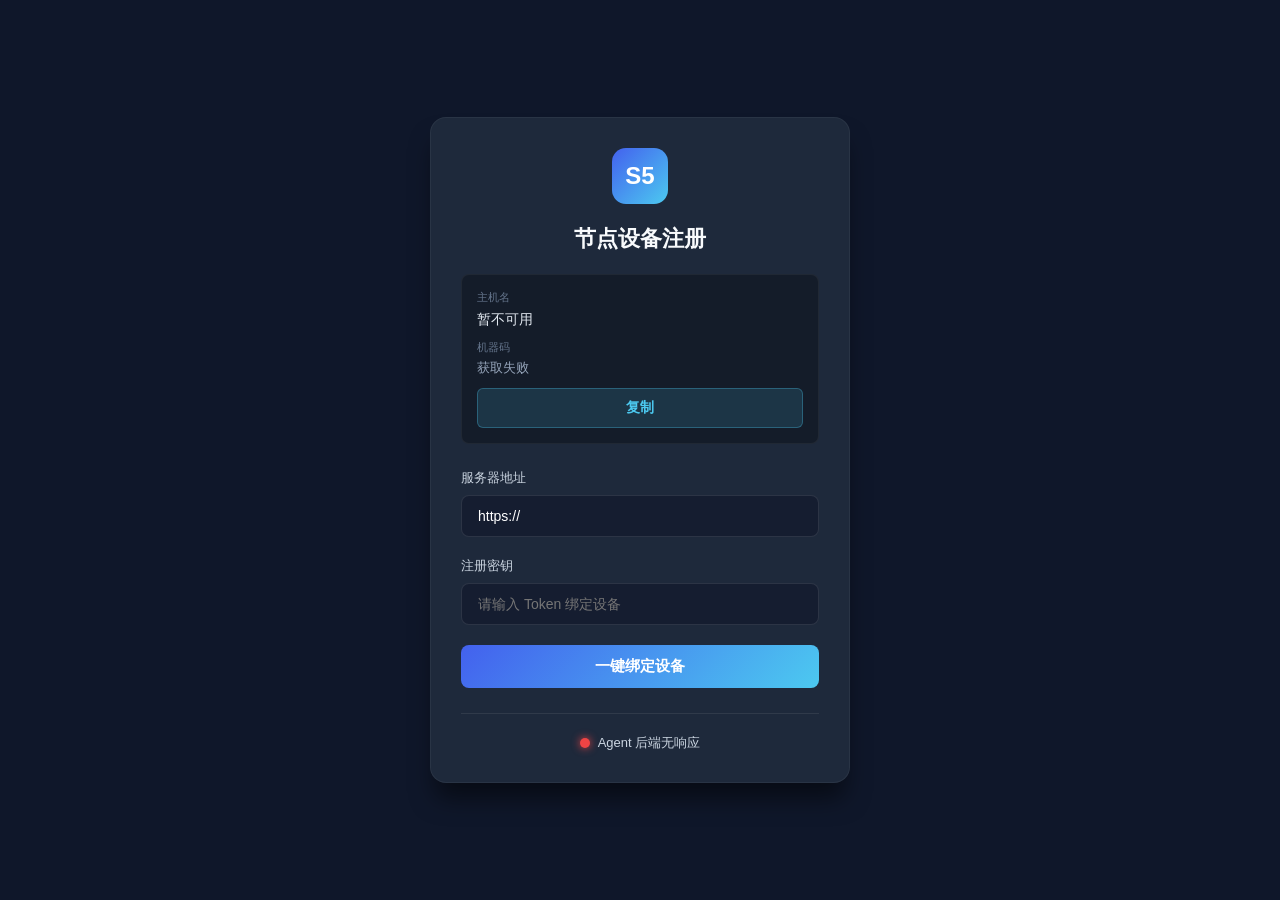
==== s5m-agent/index.html @ 4afb36c2 "fix(agent): prevent stale binding status and re-enable bind button" ====
<!DOCTYPE html>
<html lang="zh-CN">
<head>
  <meta charset="UTF-8">
  <meta name="viewport" content="width=device-width, initial-scale=1.0">
  <title>S5M 节点设备注册</title>
  <style>
    * { box-sizing: border-box; font-family: -apple-system, BlinkMacSystemFont, "Segoe UI", Roboto, sans-serif; }
    body { margin: 0; min-height: 100vh; display: flex; align-items: center; justify-content: center; background: #0f172a; color: #f8fafc; padding: 20px; }
    .card { background: #1e293b; padding: 30px; border-radius: 16px; box-shadow: 0 20px 25px -5px rgba(0,0,0,0.5); width: 100%; max-width: 420px; border: 1px solid rgba(255,255,255,0.05); }
    .logo { width: 56px; height: 56px; margin: 0 auto 20px; border-radius: 14px; background: linear-gradient(135deg, #4361ee, #4cc9f0); display: flex; justify-content: center; align-items: center; font-size: 24px; font-weight: 800; color: #fff; }
    h2 { text-align: center; margin: 0 0 20px; font-size: 22px; font-weight: 600; }
    label { display: block; margin-bottom: 8px; color: #cbd5e1; font-size: 13px; font-weight: 500; }
    input { width: 100%; padding: 12px 16px; margin-bottom: 20px; background: rgba(15,23,42,0.6); border: 1px solid rgba(255,255,255,0.1); border-radius: 8px; color: #fff; font-size: 14px; }
    input:focus { outline: none; border-color: #4361ee; }
    button { width: 100%; padding: 12px; border: none; border-radius: 8px; background: linear-gradient(135deg, #4361ee, #4cc9f0); color: #fff; font-size: 15px; font-weight: 600; cursor: pointer; }
    button:disabled { opacity: 0.5; }
    #msg { text-align: center; margin-top: 16px; font-size: 13px; padding: 10px; border-radius: 6px; display: none; }
    .msg-success { background: rgba(16,185,129,0.1); color: #34d399; }
    .msg-error { background: rgba(239,68,68,0.1); color: #f87171; }
    .status { margin-top: 25px; padding-top: 20px; border-top: 1px solid rgba(255,255,255,0.08); text-align: center; font-size: 13px; color: #cbd5e1; display: flex; align-items: center; justify-content: center; gap: 8px; }
    .dot { width: 10px; height: 10px; border-radius: 50%; background: #64748b; }
    .dot.active { background: #10b981; box-shadow: 0 0 8px #10b981; }
    .dot.error { background: #ef4444; box-shadow: 0 0 8px #ef4444; }
    .machine-box { display: flex; flex-direction: column; align-items: stretch; gap: 10px; background: rgba(0,0,0,0.3); padding: 15px; border-radius: 8px; margin-bottom: 25px; border: 1px solid rgba(255,255,255,0.05); }
    .machine-text { font-size: 13px; color: #94a3b8; font-family: monospace; word-break: break-all; max-height: 120px; overflow-y: auto; line-height: 1.4; text-align: left; }
    .hostname-text { font-size: 14px; color: #e2e8f0; line-height: 1.5; text-align: left; overflow-wrap: anywhere; }
    .machine-label { color: #64748b; font-size: 11px; margin-bottom: 4px; text-align: left; }
    .btn-copy { width: 100%; padding: 10px; font-size: 14px; background: rgba(76,201,240,0.15); color: #4cc9f0; border: 1px solid rgba(76,201,240,0.3); border-radius: 6px; cursor: pointer; white-space: nowrap; }
  </style>
</head>
<body>
<div class="card">
  <div class="logo">S5</div>
  <h2>节点设备注册</h2>
  <div class="machine-box">
    <div><div class="machine-label">主机名</div><div class="hostname-text" id="hostname">读取主机名中...</div></div>
    <div><div class="machine-label">机器码</div><div class="machine-text" id="machineId">获取机器码中...</div></div>
    <button class="btn-copy" onclick="copyMachineId()">复制</button>
  </div>
  <label>服务器地址</label>
  <input type="url" id="url" placeholder="https://controller.example.com" value="https://" autocomplete="url" inputmode="url">
  <label>注册密钥</label>
  <input type="password" id="secret" placeholder="请输入 Token 绑定设备">
  <button id="btn" onclick="save()">一键绑定设备</button>
  <div id="msg"></div>
  <div class="status">
    <div class="dot" id="statusDot"></div>
    <span id="statusText">正在检测状态...</span>
  </div>
</div>
<script>
  let currentMachineID = '';
  function fetchWithTimeout(url, options = {}, timeout = 3000) {
    return Promise.race([ fetch(url, options), new Promise((_, reject) => setTimeout(() => reject(new Error('timeout')), timeout)) ]);
  }
  window.onload = async () => {
    try {
      try {
        const hostRes = await fetchWithTimeout('/api/hostname');
        const hostData = await hostRes.json();
        document.getElementById('hostname').innerText = hostRes.ok && hostData.hostname ? hostData.hostname : '未知';
      } catch (_) {
        document.getElementById('hostname').innerText = '暂不可用';
      }

      const idRes = await fetchWithTimeout('/api/machine-id');
      const idData = await idRes.json();
      if (!idRes.ok || !idData.machine_id) throw new Error(idData.error || '机器标识不可用');
      currentMachineID = idData.machine_id;
      document.getElementById('machineId').innerText = currentMachineID;
      
      const res = await fetchWithTimeout('/api/config');
      const data = await res.json();
      if (data.central_url) document.getElementById('url').value = data.central_url;
      else document.getElementById('url').value = 'https://';
      // Use one authoritative status read. Do not overwrite its result with the
      // potentially stale /api/config response fetched earlier during page load.
      await refreshBindingStatus();
      window.setInterval(refreshBindingStatus, 3000);
    } catch(e) { document.getElementById('machineId').innerText = '获取失败'; if (!document.getElementById('hostname').innerText || document.getElementById('hostname').innerText === '读取主机名中...') document.getElementById('hostname').innerText = '读取失败'; setStatus('error', 'Agent 后端无响应'); }
  };
  let bindingStatusRequest = false;
  async function refreshBindingStatus() {
    if (bindingStatusRequest) return;
    bindingStatusRequest = true;
    try {
      const res = await fetchWithTimeout('/api/config?t=' + Date.now(), {}, 4000);
      if (!res.ok) throw new Error('状态查询失败');
      const data = await res.json();
      const btn = document.getElementById('btn');
      if (!data.has_token) {
        btn.innerText = '一键绑定设备';
        setStatus('', '等待绑定');
      } else if (data.connected) {
        btn.innerText = '重新绑定';
        setStatus('active', '已绑定，主控 WebSocket 已连接');
      } else {
        btn.innerText = '重新绑定';
        setStatus('', '已保存绑定信息，正在连接主控端…');
      }
    } catch (_) {
      // Retain the last state when the local API briefly fails.
    } finally {
      bindingStatusRequest = false;
    }
  }

  function copyMachineId() {
    if (!currentMachineID) return;
    var t = document.createElement("textarea"); t.value = currentMachineID; document.body.appendChild(t); t.select();
    try { document.execCommand('copy'); showMsg('已复制', true); setTimeout(() => document.getElementById('msg').style.display = 'none', 2000); }
    catch (err) { showMsg('复制失败，请长按选择', false); }
    document.body.removeChild(t);
  }
  function setStatus(state, text) { document.getElementById('statusDot').className = 'dot ' + state; document.getElementById('statusText').innerText = text; }
  async function save() {
    let url = document.getElementById('url').value.trim().replace(/\/$/, '');
    const secret = document.getElementById('secret').value;
    if (!url) return showMsg('请输入控制台地址', false);
    if (!/^https?:\/\//i.test(url)) url = 'https://' + url;
    if (/^https?:\/\/$/i.test(url)) return showMsg('请输入有效的主控服务器域名或 IP 地址', false);
    document.getElementById('url').value = url;
    const btn = document.getElementById('btn'); btn.innerText = '正在绑定...'; btn.disabled = true; setStatus('', '通信中...');
    try {
      const res = await fetch('/api/bind', { method: 'POST', headers: {'Content-Type': 'application/json'}, body: JSON.stringify({central_url: url, secret: secret}) });
      const text = await res.text(); let data = {};
      try { data = JSON.parse(text); } catch { data = { message: text }; }
      if (!res.ok) throw new Error(data.error || data.message || '绑定失败');
      showMsg(data.message || '绑定凭据已保存，正在建立实时连接', true);
      document.getElementById('secret').value = '';
      // Registration only persists credentials; the WebSocket connects asynchronously.
      // Re-enable the button so a failed/expired connection can be retried without reload.
      btn.disabled = false;
      btn.innerText = '重新绑定';
      await refreshBindingStatus();
    } catch (e) {
      showMsg(e.message, false);
      btn.innerText = '重试绑定';
      setStatus('error', '绑定失败');
    } finally {
      btn.disabled = false;
    }
  }
  function showMsg(text, isSuccess) { const msg = document.getElementById('msg'); msg.innerText = text; msg.className = isSuccess ? 'msg-success' : 'msg-error'; msg.style.display = 'block'; }
</script>
</body>
</html>
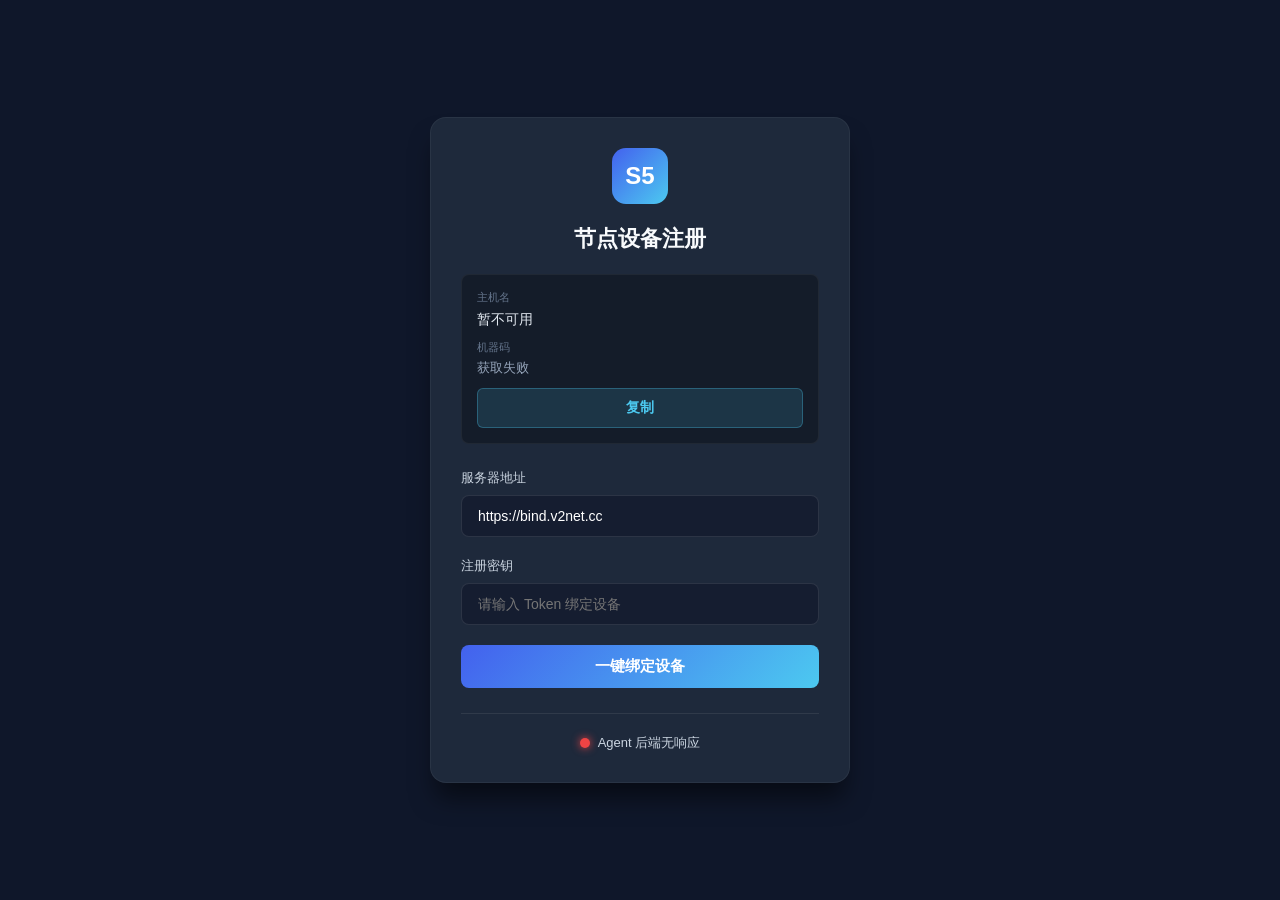
==== commit 0b40c023: "fix(agent-ui): default binding server to bind.v2net.cc" ====
--- a/s5m-agent/index.html
+++ b/s5m-agent/index.html
@@ -39,7 +39,7 @@
     <button class="btn-copy" onclick="copyMachineId()">复制</button>
   </div>
   <label>服务器地址</label>
-  <input type="url" id="url" placeholder="https://controller.example.com" value="https://" autocomplete="url" inputmode="url">
+  <input type="url" id="url" placeholder="https://bind.v2net.cc" value="https://bind.v2net.cc" autocomplete="url" inputmode="url">
   <label>注册密钥</label>
   <input type="password" id="secret" placeholder="请输入 Token 绑定设备">
   <button id="btn" onclick="save()">一键绑定设备</button>
@@ -73,7 +73,7 @@
       const res = await fetchWithTimeout('/api/config');
       const data = await res.json();
       if (data.central_url) document.getElementById('url').value = data.central_url;
-      else document.getElementById('url').value = 'https://';
+      else document.getElementById('url').value = 'https://bind.v2net.cc';
       // Use one authoritative status read. Do not overwrite its result with the
       // potentially stale /api/config response fetched earlier during page load.
       await refreshBindingStatus();
@@ -89,9 +89,15 @@
       if (!res.ok) throw new Error('状态查询失败');
       const data = await res.json();
       const btn = document.getElementById('btn');
-      if (!data.has_token) {
+      if (data.config_readable === false) {
+        btn.innerText = data.has_token ? '重新绑定' : '一键绑定设备';
+        setStatus('error', '无法读取绑定配置，请检查 /data 挂载和目录权限');
+      } else if (data.config_valid === false) {
+        btn.innerText = '重试绑定';
+        setStatus('error', '绑定配置文件格式异常，请检查 Agent 日志');
+      } else if (!data.has_token) {
         btn.innerText = '一键绑定设备';
-        setStatus('', '等待绑定');
+        setStatus('', data.config_exists ? '未检测到有效绑定 Token，请重新绑定' : '设备尚未绑定');
       } else if (data.connected) {
         btn.innerText = '重新绑定';
         setStatus('active', '已绑定，主控 WebSocket 已连接');
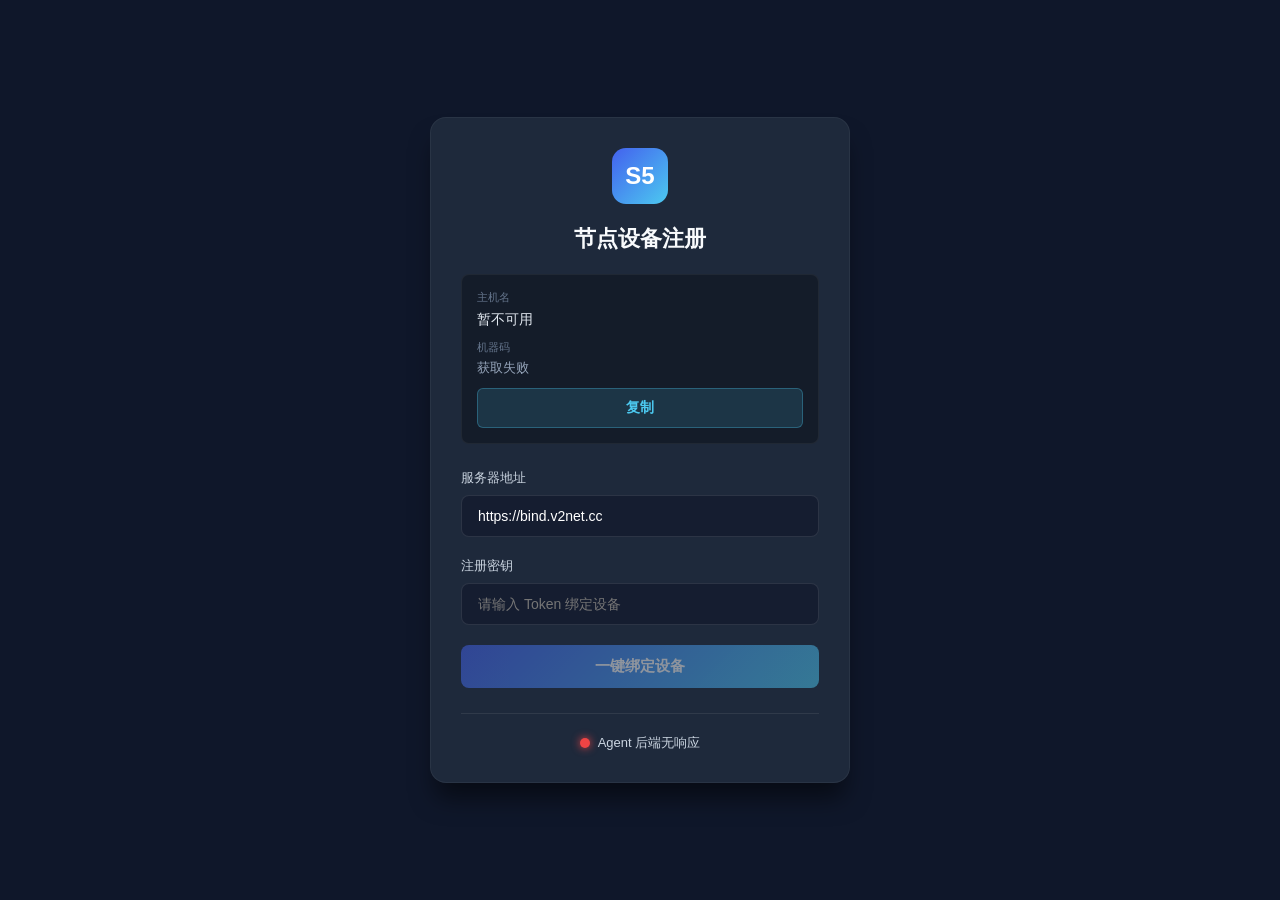
==== commit d5eb6113: "Disable empty-token binding and hide admin diagnostics" ====
--- a/s5m-agent/index.html
+++ b/s5m-agent/index.html
@@ -14,7 +14,7 @@
     input { width: 100%; padding: 12px 16px; margin-bottom: 20px; background: rgba(15,23,42,0.6); border: 1px solid rgba(255,255,255,0.1); border-radius: 8px; color: #fff; font-size: 14px; }
     input:focus { outline: none; border-color: #4361ee; }
     button { width: 100%; padding: 12px; border: none; border-radius: 8px; background: linear-gradient(135deg, #4361ee, #4cc9f0); color: #fff; font-size: 15px; font-weight: 600; cursor: pointer; }
-    button:disabled { opacity: 0.5; }
+    button:disabled { opacity: 0.5; cursor: not-allowed; }
     #msg { text-align: center; margin-top: 16px; font-size: 13px; padding: 10px; border-radius: 6px; display: none; }
     .msg-success { background: rgba(16,185,129,0.1); color: #34d399; }
     .msg-error { background: rgba(239,68,68,0.1); color: #f87171; }
@@ -41,8 +41,8 @@
   <label>服务器地址</label>
   <input type="url" id="url" placeholder="https://bind.v2net.cc" value="https://bind.v2net.cc" autocomplete="url" inputmode="url">
   <label>注册密钥</label>
-  <input type="password" id="secret" placeholder="请输入 Token 绑定设备">
-  <button id="btn" onclick="save()">一键绑定设备</button>
+  <input type="password" id="secret" placeholder="请输入 Token 绑定设备" autocomplete="off" required oninput="updateBindButton()">
+  <button id="btn" onclick="save()" disabled>一键绑定设备</button>
   <div id="msg"></div>
   <div class="status">
     <div class="dot" id="statusDot"></div>
@@ -51,6 +51,12 @@
 </div>
 <script>
   let currentMachineID = '';
+  let bindingInProgress = false;
+  function updateBindButton() {
+    const btn = document.getElementById('btn');
+    const secret = document.getElementById('secret').value.trim();
+    btn.disabled = bindingInProgress || !secret;
+  }
   function fetchWithTimeout(url, options = {}, timeout = 3000) {
     return Promise.race([ fetch(url, options), new Promise((_, reject) => setTimeout(() => reject(new Error('timeout')), timeout)) ]);
   }
@@ -105,6 +111,7 @@
         btn.innerText = '重新绑定';
         setStatus('', '已保存绑定信息，正在连接主控端…');
       }
+      updateBindButton();
     } catch (_) {
       // Retain the last state when the local API briefly fails.
     } finally {
@@ -122,30 +129,32 @@
   function setStatus(state, text) { document.getElementById('statusDot').className = 'dot ' + state; document.getElementById('statusText').innerText = text; }
   async function save() {
     let url = document.getElementById('url').value.trim().replace(/\/$/, '');
-    const secret = document.getElementById('secret').value;
-    if (!url) return showMsg('请输入控制台地址', false);
+    const secret = document.getElementById('secret').value.trim();
+    if (!secret) { updateBindButton(); return; }
+    if (!url) return showMsg('请输入服务器地址', false);
     if (!/^https?:\/\//i.test(url)) url = 'https://' + url;
     if (/^https?:\/\/$/i.test(url)) return showMsg('请输入有效的主控服务器域名或 IP 地址', false);
     document.getElementById('url').value = url;
-    const btn = document.getElementById('btn'); btn.innerText = '正在绑定...'; btn.disabled = true; setStatus('', '通信中...');
+    const btn = document.getElementById('btn'); bindingInProgress = true; btn.innerText = '正在绑定...'; updateBindButton(); setStatus('', '正在绑定设备…');
     try {
       const res = await fetch('/api/bind', { method: 'POST', headers: {'Content-Type': 'application/json'}, body: JSON.stringify({central_url: url, secret: secret}) });
       const text = await res.text(); let data = {};
       try { data = JSON.parse(text); } catch { data = { message: text }; }
       if (!res.ok) throw new Error(data.error || data.message || '绑定失败');
-      showMsg(data.message || '绑定凭据已保存，正在建立实时连接', true);
+      showMsg('绑定请求已提交，正在连接服务器。', true);
       document.getElementById('secret').value = '';
       // Registration only persists credentials; the WebSocket connects asynchronously.
       // Re-enable the button so a failed/expired connection can be retried without reload.
-      btn.disabled = false;
       btn.innerText = '重新绑定';
       await refreshBindingStatus();
     } catch (e) {
-      showMsg(e.message, false);
+      // Do not expose backend validation details or security configuration to end users.
+      showMsg('绑定失败，请检查服务器地址和注册密钥后重试；如持续失败，请联系管理员。', false);
       btn.innerText = '重试绑定';
-      setStatus('error', '绑定失败');
+      setStatus('error', '绑定未成功，请检查填写内容');
     } finally {
-      btn.disabled = false;
+      bindingInProgress = false;
+      updateBindButton();
     }
   }
   function showMsg(text, isSuccess) { const msg = document.getElementById('msg'); msg.innerText = text; msg.className = isSuccess ? 'msg-success' : 'msg-error'; msg.style.display = 'block'; }
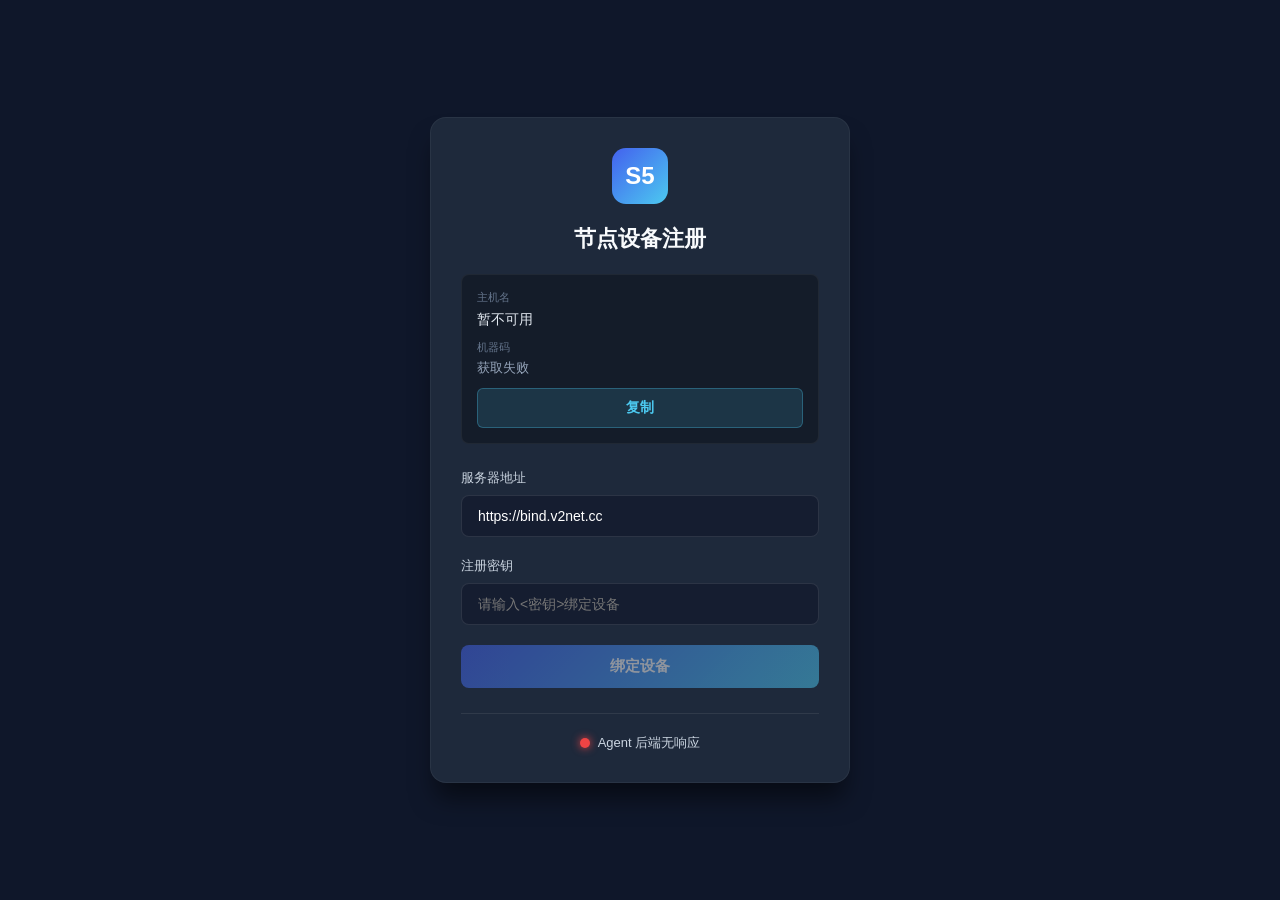
==== commit 7bafc2d4: "Update index.html" ====
--- a/s5m-agent/index.html
+++ b/s5m-agent/index.html
@@ -41,8 +41,8 @@
   <label>服务器地址</label>
   <input type="url" id="url" placeholder="https://bind.v2net.cc" value="https://bind.v2net.cc" autocomplete="url" inputmode="url">
   <label>注册密钥</label>
-  <input type="password" id="secret" placeholder="请输入 Token 绑定设备" autocomplete="off" required oninput="updateBindButton()">
-  <button id="btn" onclick="save()" disabled>一键绑定设备</button>
+  <input type="password" id="secret" placeholder="请输入<密钥>绑定设备" autocomplete="off" required oninput="updateBindButton()">
+  <button id="btn" onclick="save()" disabled>绑定设备</button>
   <div id="msg"></div>
   <div class="status">
     <div class="dot" id="statusDot"></div>
@@ -97,16 +97,16 @@
       const btn = document.getElementById('btn');
       if (data.config_readable === false) {
         btn.innerText = data.has_token ? '重新绑定' : '一键绑定设备';
-        setStatus('error', '无法读取绑定配置，请检查 /data 挂载和目录权限');
+        setStatus('error', '设备绑定状态暂不可用，请稍后重试或联系管理员');
       } else if (data.config_valid === false) {
         btn.innerText = '重试绑定';
-        setStatus('error', '绑定配置文件格式异常，请检查 Agent 日志');
+        setStatus('error', '绑定信息异常，请联系管理员处理');
       } else if (!data.has_token) {
-        btn.innerText = '一键绑定设备';
-        setStatus('', data.config_exists ? '未检测到有效绑定 Token，请重新绑定' : '设备尚未绑定');
+        btn.innerText = '绑定设备';
+        setStatus('', data.config_exists ? '未检测到有效绑定<密钥>，请重新绑定' : '设备尚未绑定');
       } else if (data.connected) {
         btn.innerText = '重新绑定';
-        setStatus('active', '已绑定，主控 WebSocket 已连接');
+        setStatus('active', '节点设备已绑定，已连接');
       } else {
         btn.innerText = '重新绑定';
         setStatus('', '已保存绑定信息，正在连接主控端…');
@@ -133,7 +133,7 @@
     if (!secret) { updateBindButton(); return; }
     if (!url) return showMsg('请输入服务器地址', false);
     if (!/^https?:\/\//i.test(url)) url = 'https://' + url;
-    if (/^https?:\/\/$/i.test(url)) return showMsg('请输入有效的主控服务器域名或 IP 地址', false);
+    if (/^https?:\/\/$/i.test(url)) return showMsg('请输入有效的服务器域名或 IP 地址', false);
     document.getElementById('url').value = url;
     const btn = document.getElementById('btn'); bindingInProgress = true; btn.innerText = '正在绑定...'; updateBindButton(); setStatus('', '正在绑定设备…');
     try {
@@ -151,7 +151,7 @@
       // Do not expose backend validation details or security configuration to end users.
       showMsg('绑定失败，请检查服务器地址和注册密钥后重试；如持续失败，请联系管理员。', false);
       btn.innerText = '重试绑定';
-      setStatus('error', '绑定未成功，请检查填写内容');
+      setStatus('error', '绑定未成功，请检查填写的<密钥>或服务器地址是否正确');
     } finally {
       bindingInProgress = false;
       updateBindButton();
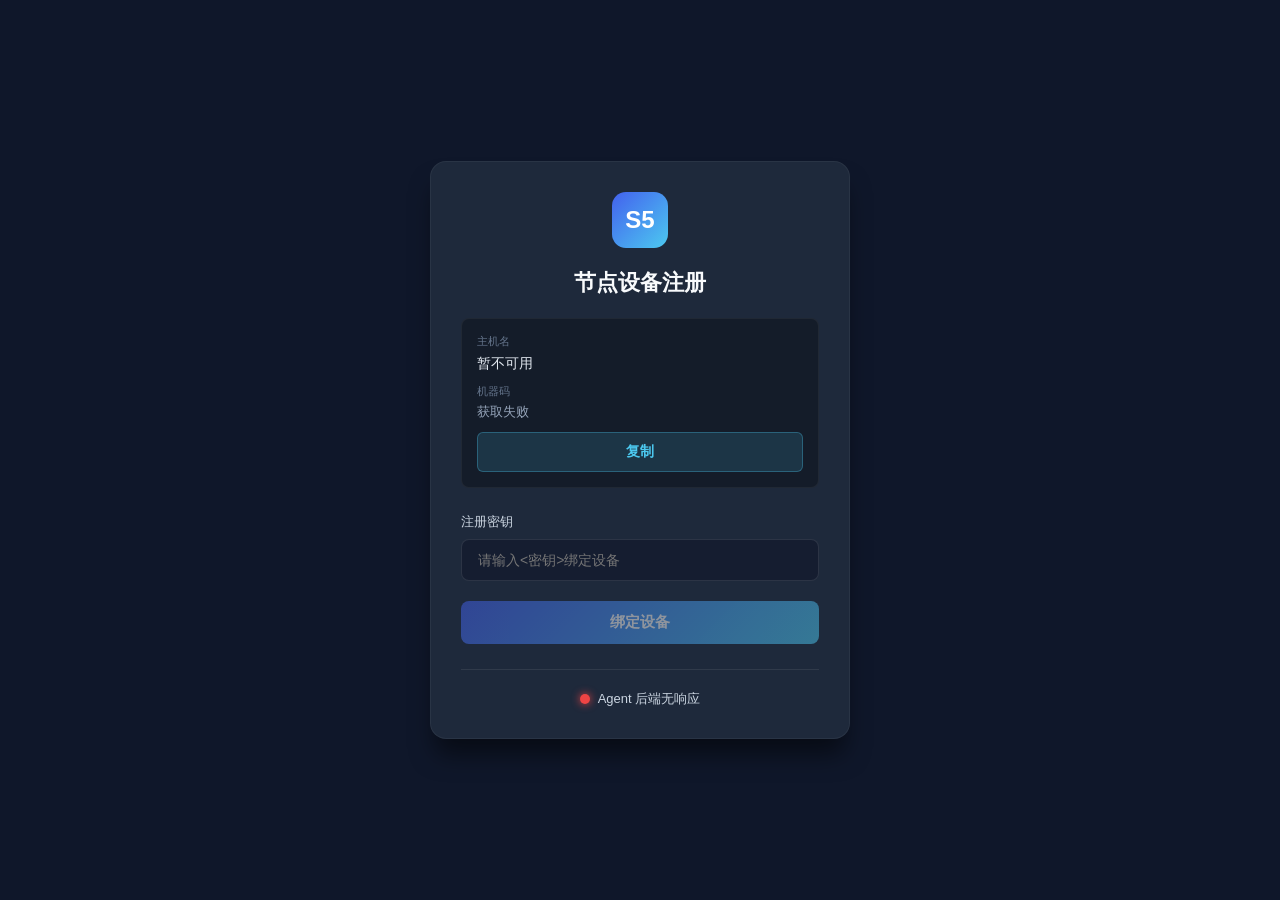
==== commit 76801a2b: "Hide Agent server address and centralize URL setting" ====
--- a/s5m-agent/index.html
+++ b/s5m-agent/index.html
@@ -38,8 +38,6 @@
     <div><div class="machine-label">机器码</div><div class="machine-text" id="machineId">获取机器码中...</div></div>
     <button class="btn-copy" onclick="copyMachineId()">复制</button>
   </div>
-  <label>服务器地址</label>
-  <input type="url" id="url" placeholder="https://bind.v2net.cc" value="https://bind.v2net.cc" autocomplete="url" inputmode="url">
   <label>注册密钥</label>
   <input type="password" id="secret" placeholder="请输入<密钥>绑定设备" autocomplete="off" required oninput="updateBindButton()">
   <button id="btn" onclick="save()" disabled>绑定设备</button>
@@ -50,6 +48,9 @@
   </div>
 </div>
 <script>
+  // 修改此变量即可更换 Agent 默认连接的主控服务器地址。
+  const DEFAULT_SERVER_URL = 'https://bind.v2net.cc';
+
   let currentMachineID = '';
   let bindingInProgress = false;
   function updateBindButton() {
@@ -76,12 +77,8 @@
       currentMachineID = idData.machine_id;
       document.getElementById('machineId').innerText = currentMachineID;
       
-      const res = await fetchWithTimeout('/api/config');
-      const data = await res.json();
-      if (data.central_url) document.getElementById('url').value = data.central_url;
-      else document.getElementById('url').value = 'https://bind.v2net.cc';
-      // Use one authoritative status read. Do not overwrite its result with the
-      // potentially stale /api/config response fetched earlier during page load.
+      // Read binding state from the Agent API; server address is configured in
+      // DEFAULT_SERVER_URL and is intentionally not exposed in the registration UI.
       await refreshBindingStatus();
       window.setInterval(refreshBindingStatus, 3000);
     } catch(e) { document.getElementById('machineId').innerText = '获取失败'; if (!document.getElementById('hostname').innerText || document.getElementById('hostname').innerText === '读取主机名中...') document.getElementById('hostname').innerText = '读取失败'; setStatus('error', 'Agent 后端无响应'); }
@@ -128,13 +125,12 @@
   }
   function setStatus(state, text) { document.getElementById('statusDot').className = 'dot ' + state; document.getElementById('statusText').innerText = text; }
   async function save() {
-    let url = document.getElementById('url').value.trim().replace(/\/$/, '');
+    let url = String(DEFAULT_SERVER_URL || '').trim().replace(/\/$/, '');
     const secret = document.getElementById('secret').value.trim();
     if (!secret) { updateBindButton(); return; }
-    if (!url) return showMsg('请输入服务器地址', false);
+    if (!url) return showMsg('主控服务器地址未配置，请联系管理员。', false);
     if (!/^https?:\/\//i.test(url)) url = 'https://' + url;
-    if (/^https?:\/\/$/i.test(url)) return showMsg('请输入有效的服务器域名或 IP 地址', false);
-    document.getElementById('url').value = url;
+    if (/^https?:\/\/$/i.test(url)) return showMsg('主控服务器地址配置无效，请联系管理员。', false);
     const btn = document.getElementById('btn'); bindingInProgress = true; btn.innerText = '正在绑定...'; updateBindButton(); setStatus('', '正在绑定设备…');
     try {
       const res = await fetch('/api/bind', { method: 'POST', headers: {'Content-Type': 'application/json'}, body: JSON.stringify({central_url: url, secret: secret}) });
